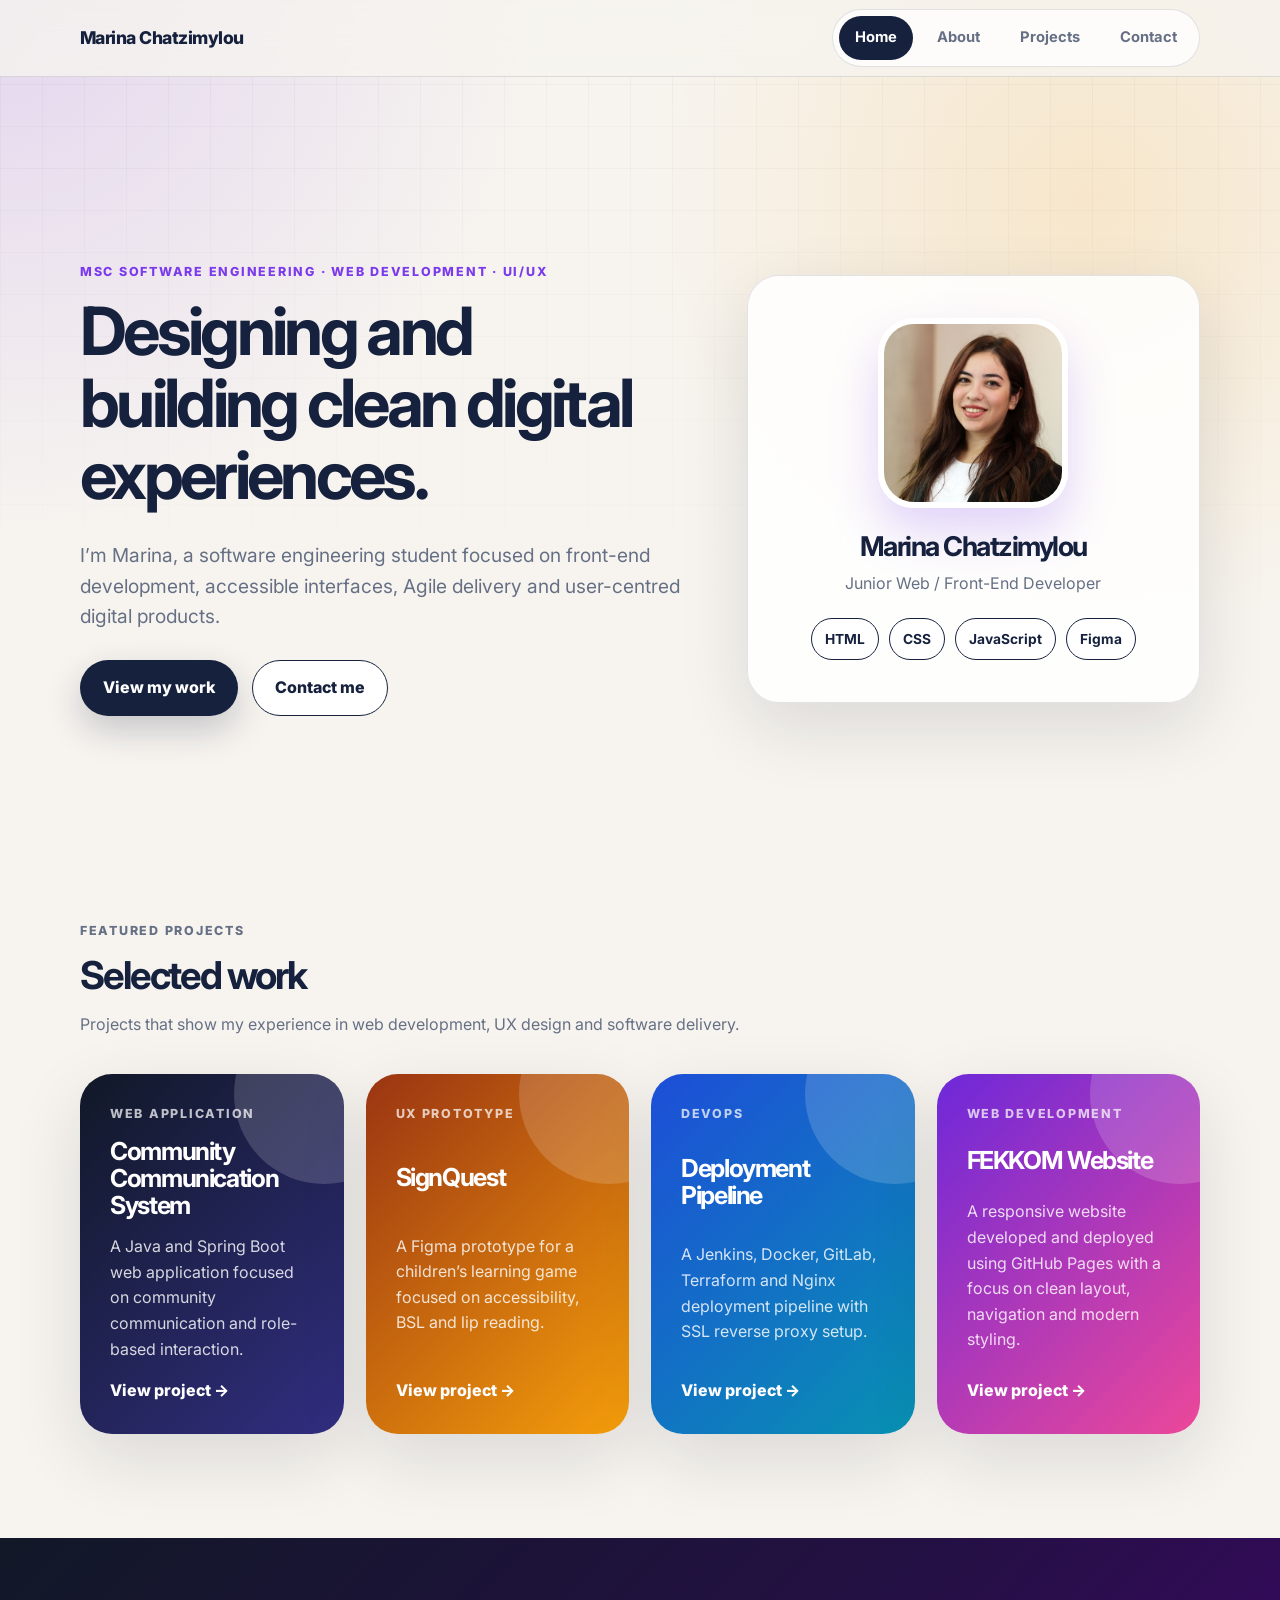
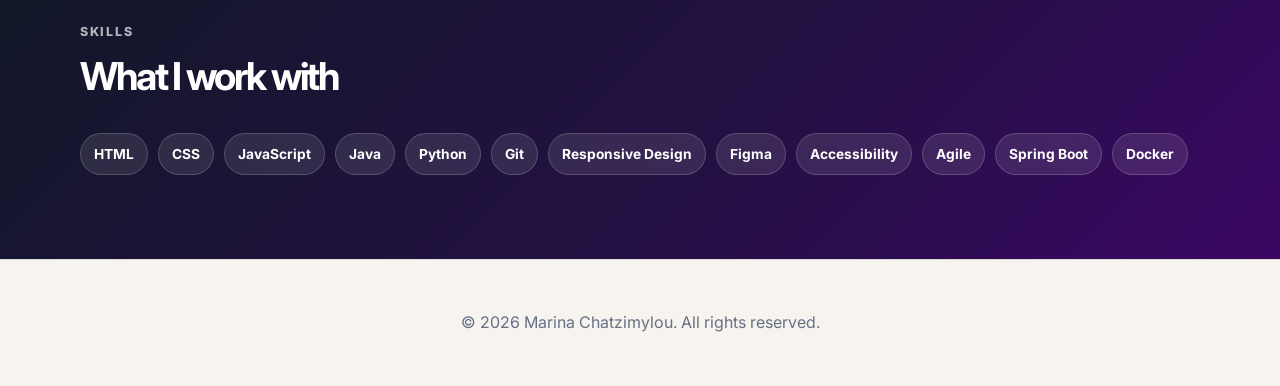
==== index.html @ 8d8dfbd3 "Initial Website Setup" ====
<!DOCTYPE html>
<html lang="en">
<head>
  <meta charset="UTF-8" />
  <meta name="viewport" content="width=device-width, initial-scale=1.0" />
  <meta name="description" content="Portfolio of Marina Chatzimylou, MSc Software Engineering student focused on web development, UI/UX and software delivery." />
  <title>Marina Chatzimylou | Portfolio</title>
  <link rel="preconnect" href="https://fonts.googleapis.com">
  <link rel="preconnect" href="https://fonts.gstatic.com" crossorigin>
  <link href="https://fonts.googleapis.com/css2?family=Inter:wght@400;500;600;700;800&display=swap" rel="stylesheet">
  <link rel="stylesheet" href="style.css" />
</head>
<body>
<header class="site-header">
  <nav class="navbar">
    <a href="index.html" class="logo" aria-label="Marina Chatzimylou home">Marina Chatzimylou</a>
    <button class="menu-toggle" aria-label="Open navigation" aria-expanded="false">☰</button>
    <ul class="nav-links">
      <li><a href="index.html">Home</a></li>
      <li><a href="about.html">About</a></li>
      <li><a href="projects.html">Projects</a></li>
      <li><a href="contact.html">Contact</a></li>
    </ul>
  </nav>
</header>

<main>
  <section class="hero section-wrap">
    <div class="hero-content reveal">
      <p class="eyebrow">MSc Software Engineering · Web Development · UI/UX</p>
      <h1>Designing and building clean digital experiences.</h1>
      <p class="hero-text">
        I’m Marina, a software engineering student focused on front-end development, accessible interfaces, Agile delivery and user-centred digital products.
      </p>
      <div class="hero-actions">
        <a class="btn primary" href="projects.html">View my work</a>
        <a class="btn secondary" href="contact.html">Contact me</a>
      </div>
    </div>

    <aside class="profile-card reveal">
      <img src="images/Me.JPG" alt="Professional profile picture" class="profile-photo">
      <h2>Marina Chatzimylou</h2>
      <p>Junior Web / Front-End Developer</p>
      <div class="profile-tags">
        <span>HTML</span><span>CSS</span><span>JavaScript</span><span>Figma</span>
      </div>
    </aside>
  </section>

  <section class="section section-wrap">
    <div class="section-heading reveal">
      <p class="eyebrow">Featured Projects</p>
      <h2>Selected work</h2>
      <p>Projects that show my experience in web development, UX design and software delivery.</p>
    </div>

    <div class="featured-grid">
      <article class="featured-card dark-card reveal">
        <p class="project-type">Web Application</p>
        <h3>Community Communication System</h3>
        <p>A Java and Spring Boot web application focused on community communication and role-based interaction.</p>
        <a href="projects.html#project-one">View project →</a>
      </article>
      <article class="featured-card warm-card reveal">
        <p class="project-type">UX Prototype</p>
        <h3>SignQuest</h3>
        <p>A Figma prototype for a children’s learning game focused on accessibility, BSL and lip reading.</p>
        <a href="projects.html#project-three">View project →</a>
      </article>
      <article class="featured-card blue-card reveal">
        <p class="project-type">DevOps</p>
        <h3>Deployment Pipeline</h3>
        <p>A Jenkins, Docker, GitLab, Terraform and Nginx deployment pipeline with SSL reverse proxy setup.</p>
        <a href="projects.html#project-two">View project →</a>
      </article>
      <article class="featured-card purple-card reveal">
        <p class="project-type">Web Development</p>
        <h3>FEKKOM Website</h3>
        <p>A responsive website developed and deployed using GitHub Pages with a focus on clean layout, navigation and modern styling.</p>
        <a href="projects.html#project-four">View project →</a>
      </article>
    </div>
  </section>

  <section class="skills-band">
    <div class="section-wrap">
      <div class="section-heading light-text reveal">
        <p class="eyebrow">Skills</p>
        <h2>What I work with</h2>
      </div>
      <div class="skills-list reveal">
        <span>HTML</span><span>CSS</span><span>JavaScript</span><span>Java</span><span>Python</span><span>Git</span><span>Responsive Design</span><span>Figma</span><span>Accessibility</span><span>Agile</span><span>Spring Boot</span><span>Docker</span>
      </div>
    </div>
  </section>
</main>

<footer>
  <p>© 2026 Marina Chatzimylou. All rights reserved.</p>
</footer>
<script src="script.js"></script>
</body>
</html>
---- style.css ----
:root {
  --bg: #f7f4ef;
  --surface: #ffffff;
  --ink: #16213e;
  --muted: #667085;
  --line: rgba(22, 33, 62, 0.12);
  --primary: #7c3aed;
  --primary-dark: #5b21b6;
  --accent: #f59e0b;
  --navy: #111827;
  --blue: #2563eb;
  --shadow: 0 24px 70px rgba(17, 24, 39, 0.12);
  --radius-lg: 32px;
  --radius-md: 22px;
  --max: 1120px;
}

* { box-sizing: border-box; }

html { scroll-behavior: smooth; }

body {
  margin: 0;
  font-family: "Inter", system-ui, -apple-system, BlinkMacSystemFont, "Segoe UI", sans-serif;
  color: var(--ink);
  background:
    radial-gradient(circle at top left, rgba(124, 58, 237, 0.16), transparent 34rem),
    radial-gradient(circle at 85% 10%, rgba(245, 158, 11, 0.16), transparent 28rem),
    var(--bg);
  line-height: 1.6;
}

body::before {
  content: "";
  position: fixed;
  inset: 0;
  pointer-events: none;
  background-image: linear-gradient(rgba(22,33,62,.035) 1px, transparent 1px), linear-gradient(90deg, rgba(22,33,62,.035) 1px, transparent 1px);
  background-size: 42px 42px;
  mask-image: linear-gradient(to bottom, black, transparent 70%);
}

a { color: inherit; text-decoration: none; }

.site-header {
  position: sticky;
  top: 0;
  z-index: 10;
  backdrop-filter: blur(18px);
  background: rgba(247, 244, 239, 0.78);
  border-bottom: 1px solid var(--line);
}

.navbar {
  width: min(var(--max), calc(100% - 40px));
  margin: 0 auto;
  min-height: 76px;
  display: flex;
  align-items: center;
  justify-content: space-between;
}

.logo {
  font-weight: 800;
  font-size: 1.1rem;
  letter-spacing: -0.03em;
}

.logo span {
  margin-left: 8px;
  padding: 6px 9px;
  border-radius: 999px;
  color: #fff;
  background: linear-gradient(135deg, var(--primary), var(--accent));
  font-size: .74rem;
}

.nav-links {
  display: flex;
  gap: 8px;
  list-style: none;
  padding: 6px;
  margin: 0;
  background: rgba(255, 255, 255, 0.72);
  border: 1px solid var(--line);
  border-radius: 999px;
}

.nav-links a {
  display: inline-flex;
  padding: 10px 16px;
  border-radius: 999px;
  color: var(--muted);
  font-weight: 700;
  font-size: .92rem;
}

.nav-links a:hover,
.nav-links a.active {
  background: var(--ink);
  color: #fff;
}

.menu-toggle { display: none; }

.section-wrap {
  width: min(var(--max), calc(100% - 40px));
  margin: 0 auto;
}

.hero {
  min-height: calc(100vh - 76px);
  display: grid;
  grid-template-columns: 1.15fr .85fr;
  align-items: center;
  gap: 54px;
  padding: 20px 0;
}

.eyebrow,
.project-type {
  color: var(--primary);
  text-transform: uppercase;
  letter-spacing: .14em;
  font-size: .78rem;
  font-weight: 800;
  margin: 0 0 14px;
}

h1, h2, h3 { line-height: 1.08; margin: 0; letter-spacing: -0.055em; }

.hero h1,
.inner-hero h1,
.contact-intro h1 {
  font-size: clamp(2.35rem, 5.2vw, 4.25rem);
  max-width: 860px;
}

.inner-hero h1 {
  font-size: clamp(2.2rem, 4.4vw, 3.75rem);
  max-width: 820px;
}

.hero-text,
.section-heading p,
.contact-intro p,
.about-main p,
.project-content p,
.timeline-card p,
.contact-box p,
.contact-box li {
  color: var(--muted);
}

.hero-text { font-size: 1.2rem; max-width: 650px; margin: 28px 0; }

.hero-actions { display: flex; gap: 14px; flex-wrap: wrap; }

.btn {
  display: inline-flex;
  align-items: center;
  justify-content: center;
  padding: 14px 22px;
  border-radius: 999px;
  font-weight: 800;
  border: 1px solid transparent;
  transition: transform .2s ease, box-shadow .2s ease;
}

.btn:hover { transform: translateY(-3px); }
.btn.primary { background: var(--ink); color: #fff; box-shadow: 0 14px 35px rgba(22,33,62,.22); }
.btn.secondary { background: #fff; color: var(--ink); border-color: var(--ink); }

.profile-card,
.about-main,
.about-sidebar,
.timeline-card,
.project-content,
.contact-box{
  background: rgba(255,255,255,.86);
  border: 1px solid var(--line);
  box-shadow: var(--shadow);
  border-radius: var(--radius-lg);
}

.profile-card {
  padding: 42px;
  text-align: center;
  transform: rotate(1.5deg);
}

.profile-photo {
  width: 190px;
  height: 190px;
  object-fit: cover;
  border-radius: 36px;
  margin: 0 auto 24px;
  display: block;
  box-shadow: 0 24px 48px rgba(124, 58, 237, 0.22);
  border: 6px solid rgba(255, 255, 255, 0.9);
}

.profile-card h2 { font-size: 1.7rem; }
.profile-card p { color: var(--muted); margin: 10px 0 22px; }
.profile-tags, .skills-list, .tag-row { display: flex; gap: 10px; flex-wrap: wrap; }
.profile-tags { justify-content: center; }
.profile-tags span, .skills-list span, .tag-row span {
  border: 1px solid var(--ink);
  border-radius: 999px;
  padding: 9px 13px;
  font-size: .86rem;
  font-weight: 700;
  background: rgba(255,255,255,.68);
}

.section { padding: 20px 0 104px; }
.section-heading { max-width: 720px; margin-bottom: 36px; }
.section-heading h2, .timeline-section h2, .about-main h2 { font-size: clamp(1.8rem, 3vw, 2.8rem); }

.featured-grid { display: grid; grid-template-columns: repeat(4, 1fr); gap: 22px; }
.featured-card {
  min-height: 210px;
  padding: 30px;
  border-radius: var(--radius-lg);
  color: #fff;
  display: flex;
  flex-direction: column;
  justify-content: space-between;
  box-shadow: var(--shadow);
  overflow: hidden;
  position: relative;
}
.featured-card::after { content: ""; position: absolute; width: 180px; height: 180px; border-radius: 50%; right: -70px; top: -70px; background: rgba(255,255,255,.16); }
.featured-card h3 { font-size: 1.55rem; }
.featured-card p { color: rgba(255,255,255,.82); }
.featured-card a { font-weight: 800; }
.dark-card { background: linear-gradient(135deg, #111827, #312e81); }
.warm-card { background: linear-gradient(135deg, #9a3412, #f59e0b); }
.blue-card { background: linear-gradient(135deg, #1d4ed8, #0891b2); }
.purple-card { background: linear-gradient(135deg, #6d28d9, #ec4899); }
.featured-card .project-type { color: rgba(255,255,255,.72); }

.skills-band {
  padding: 84px 0;
  color: #fff;
  background: linear-gradient(135deg, #111827, #241044 60%, #3b0764);
}
.light-text p, .light-text .eyebrow { color: rgba(255,255,255,.68); }
.skills-list span { background: rgba(255,255,255,.1); border-color: rgba(255,255,255,.18); }

.inner-hero { padding: 76px 0 36px; }
.about-section, .contact-panel { display: grid; grid-template-columns: 1.45fr .75fr; gap: 24px; padding: 26px 0 60px; }
.about-main, .about-sidebar, .timeline-card, .project-content, .contact-box { padding: 34px; }
.about-main p { font-size: 1.05rem; }
.about-sidebar p { border-bottom: 1px solid var(--line); padding-bottom: 14px; }
.about-sidebar p:last-child { border-bottom: 0; }

.timeline-section { padding: 30px 0 100px; }
.timeline-section h2 { margin-bottom: 24px; }
.timeline-card { display: grid; grid-template-columns: 180px 1fr; gap: 24px; margin-bottom: 16px; box-shadow: none; }
.timeline-card > span { color: var(--primary); font-weight: 900; }
.timeline-card h3 { font-size: 1.25rem; }
.timeline-card p { margin: 8px 0 0; }

.project-list { display: grid; gap: 28px; padding: 28px 0 100px; }
.project-detail-card { height:400px; display: grid; grid-template-columns: .9fr 1.1fr; gap: 0; overflow: hidden; transition: transform .25s ease, box-shadow .25s ease; }
.project-detail-card:hover { transform: translateY(-6px); box-shadow: 0 30px 80px rgba(17,24,39,.14); }
.project-detail-card.reverse { grid-template-columns: 1.1fr .9fr; }
.project-detail-card.reverse .project-image { order: 2; }
.project-image { overflow: hidden; }
.project-image img { width: 100%; height: 100%; min-width: 100%; min-height: 100%; object-fit: cover; object-position: left center; display: block; }
.project-content { border-radius: 0; box-shadow: none; }
.project-content h2 { font-size: 2rem; }
.tag-row { margin-top: 24px; }
.project-actions { display: flex; gap: 12px; flex-wrap: wrap; margin-top: 26px; }
.link-button { border: 0; cursor: pointer; font-family: inherit; }
.btn.small { padding: 11px 17px; font-size: .9rem; }
.btn.text { background: transparent; color: var(--primary-dark); border-color: var(--line); }

.project-modal { position: fixed; inset: 0; z-index: 50; display: none; align-items: center; justify-content: center; padding: 22px; }
.project-modal.open { display: flex; }
.modal-backdrop { position: absolute; inset: 0; background: rgba(17,24,39,.62); backdrop-filter: blur(7px); }
.modal-card { position: relative; width: min(920px, 100%); max-height: 88vh; overflow: auto; background: #fff; border-radius: 30px; box-shadow: 0 32px 90px rgba(0,0,0,.28); padding: 34px; }
.modal-close { position: absolute; top: 18px; right: 18px; width: 42px; height: 42px; border-radius: 999px; border: 1px solid var(--line); background: #fff; font-size: 1.4rem; cursor: pointer; color: var(--ink); }
.modal-meta { color: var(--primary); text-transform: uppercase; letter-spacing: .14em; font-size: .76rem; font-weight: 900; margin: 0 0 10px; }
.modal-card h2 { font-size: clamp(1.9rem, 4vw, 3rem); max-width: 760px; }
.modal-card p { color: var(--muted); }
.modal-grid { display: grid; grid-template-columns: 1fr 1fr; gap: 18px; margin-top: 24px; }
.modal-section { border: 1px solid var(--line); border-radius: 22px; padding: 20px; background: rgba(247,244,239,.58); }
.modal-section h3 { font-size: 1.05rem; margin-bottom: 10px; }
.modal-section ul { margin: 0; padding-left: 19px; color: var(--muted); }
.image-placeholders { display: grid; grid-template-columns: repeat(3, 1fr); gap: 12px; margin-top: 20px; }
.image-placeholder { height: 180px; border-radius: 18px; overflow: hidden; border: 1px solid rgba(22,33,62,.12); background: rgba(247,244,239,.7); display: flex; align-items: center; justify-content: center; }
.image-placeholder img { width: 100%; height: 100%; object-fit: cover; cursor: pointer; transition: 0.3s ease; }
.image-placeholder img:hover { transform: scale(1.03); }
.lightbox { position: fixed; inset: 0; background: rgba(0,0,0,0.82); display: flex; align-items: center; justify-content: center; z-index: 9999; opacity: 0; pointer-events: none; transition: 0.3s ease; }
.lightbox.active { opacity: 1; pointer-events: auto; }
.lightbox img { max-width: 85%; max-height: 85%; border-radius: 20px; box-shadow: 0 30px 80px rgba(0,0,0,0.45); }
body.modal-open { overflow: hidden; }


.contact-page { padding: 92px 0 110px; }
.contact-intro { max-width: 760px; margin-bottom: 30px; }
.contact-box a { color: var(--primary-dark); font-weight: 800; }
.highlight-box { background: linear-gradient(135deg, var(--ink), #312e81); color: #fff; }
.highlight-box li { color: rgba(255,255,255,.78); margin-bottom: 10px; }

footer { text-align: center; padding: 34px 20px; color: var(--muted); border-top: 1px solid var(--line); }

.reveal { opacity: 0; transform: translateY(18px); transition: opacity .55s ease, transform .55s ease; }
.reveal.visible { opacity: 1; transform: translateY(0); }

@media (max-width: 860px) {
  .menu-toggle { display: inline-flex; border: 0; background: var(--ink); color: #fff; border-radius: 14px; padding: 10px 13px; font-size: 1.1rem; }
  .nav-links { position: absolute; top: 76px; right: 20px; left: 20px; display: none; flex-direction: column; border-radius: 24px; padding: 14px; box-shadow: var(--shadow); }
  .nav-links.open { display: flex; }
  .nav-links a { width: 100%; }
  .hero, .about-section, .project-detail-card, .project-detail-card.reverse, .contact-panel, .modal-grid { grid-template-columns: 1fr; }
  .project-detail-card.reverse .project-image { order: 0; }
  .hero { min-height: auto; padding: 70px 0; text-align: center; }
  .hero-actions, .profile-tags { justify-content: center; }
  .profile-card { transform: none; }
  .featured-grid { grid-template-columns: 1fr; margin-top: 0; }
  .timeline-card { grid-template-columns: 1fr; }
}

@media (max-width: 540px) {
  .navbar, .section-wrap { width: min(100% - 28px, var(--max)); }
  .hero h1, .inner-hero h1, .contact-intro h1 { font-size: 2.35rem; }
  .profile-card, .about-main, .about-sidebar, .timeline-card, .project-content, .contact-box{ padding: 24px; }
  .project-image { min-height: 220px; }
  .modal-card { padding: 26px 20px; border-radius: 24px; }
  .modal-grid, .image-placeholders { grid-template-columns: 1fr; }
}
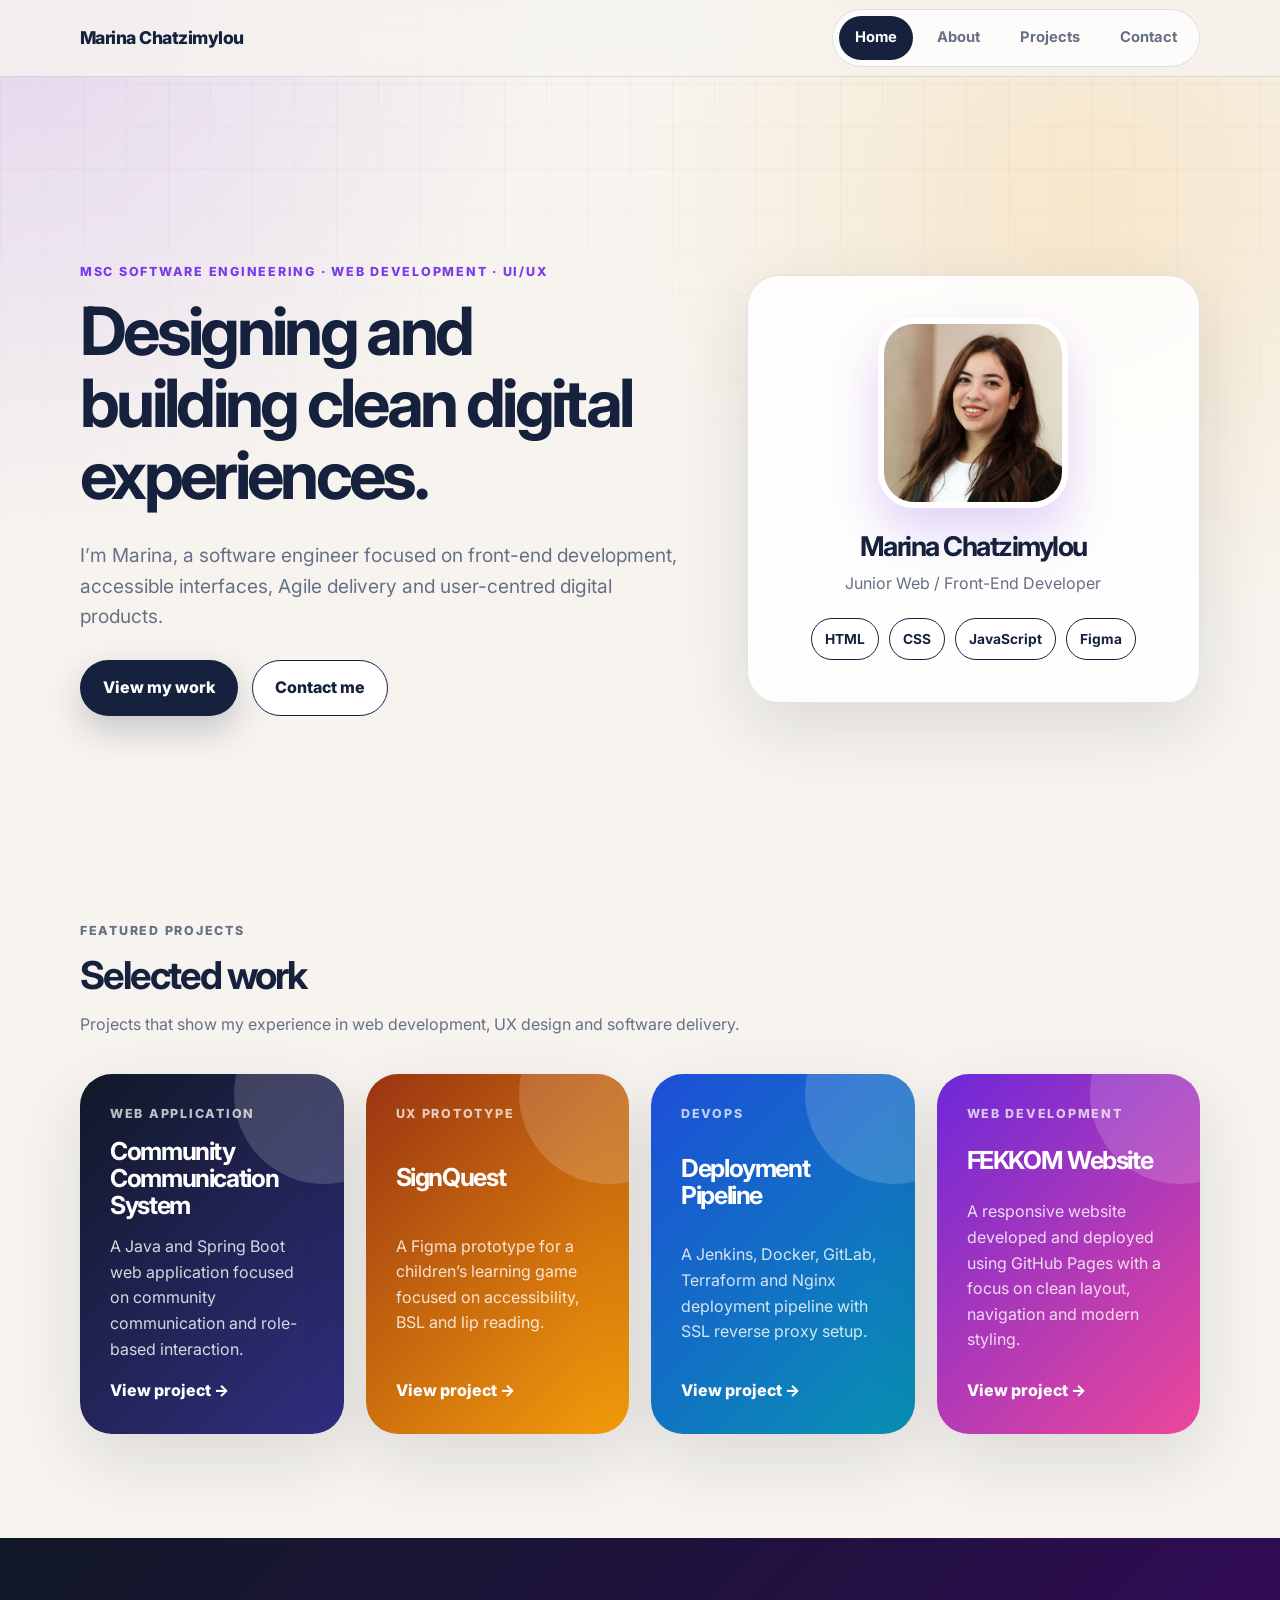
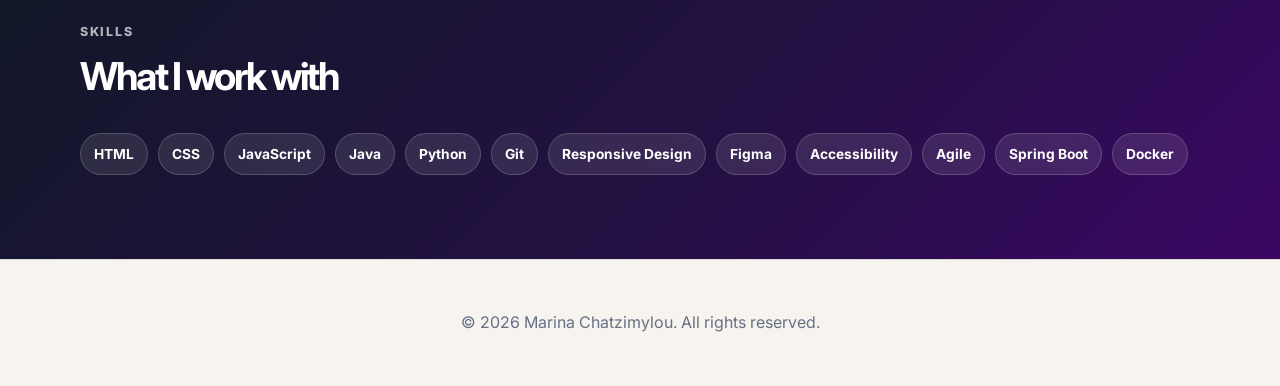
==== commit 6e5ec1f8: "Updating location and status" ====
--- a/index.html
+++ b/index.html
@@ -30,7 +30,7 @@
       <p class="eyebrow">MSc Software Engineering · Web Development · UI/UX</p>
       <h1>Designing and building clean digital experiences.</h1>
       <p class="hero-text">
-        I’m Marina, a software engineering student focused on front-end development, accessible interfaces, Agile delivery and user-centred digital products.
+        I’m Marina, a software engineer focused on front-end development, accessible interfaces, Agile delivery and user-centred digital products.
       </p>
       <div class="hero-actions">
         <a class="btn primary" href="projects.html">View my work</a>
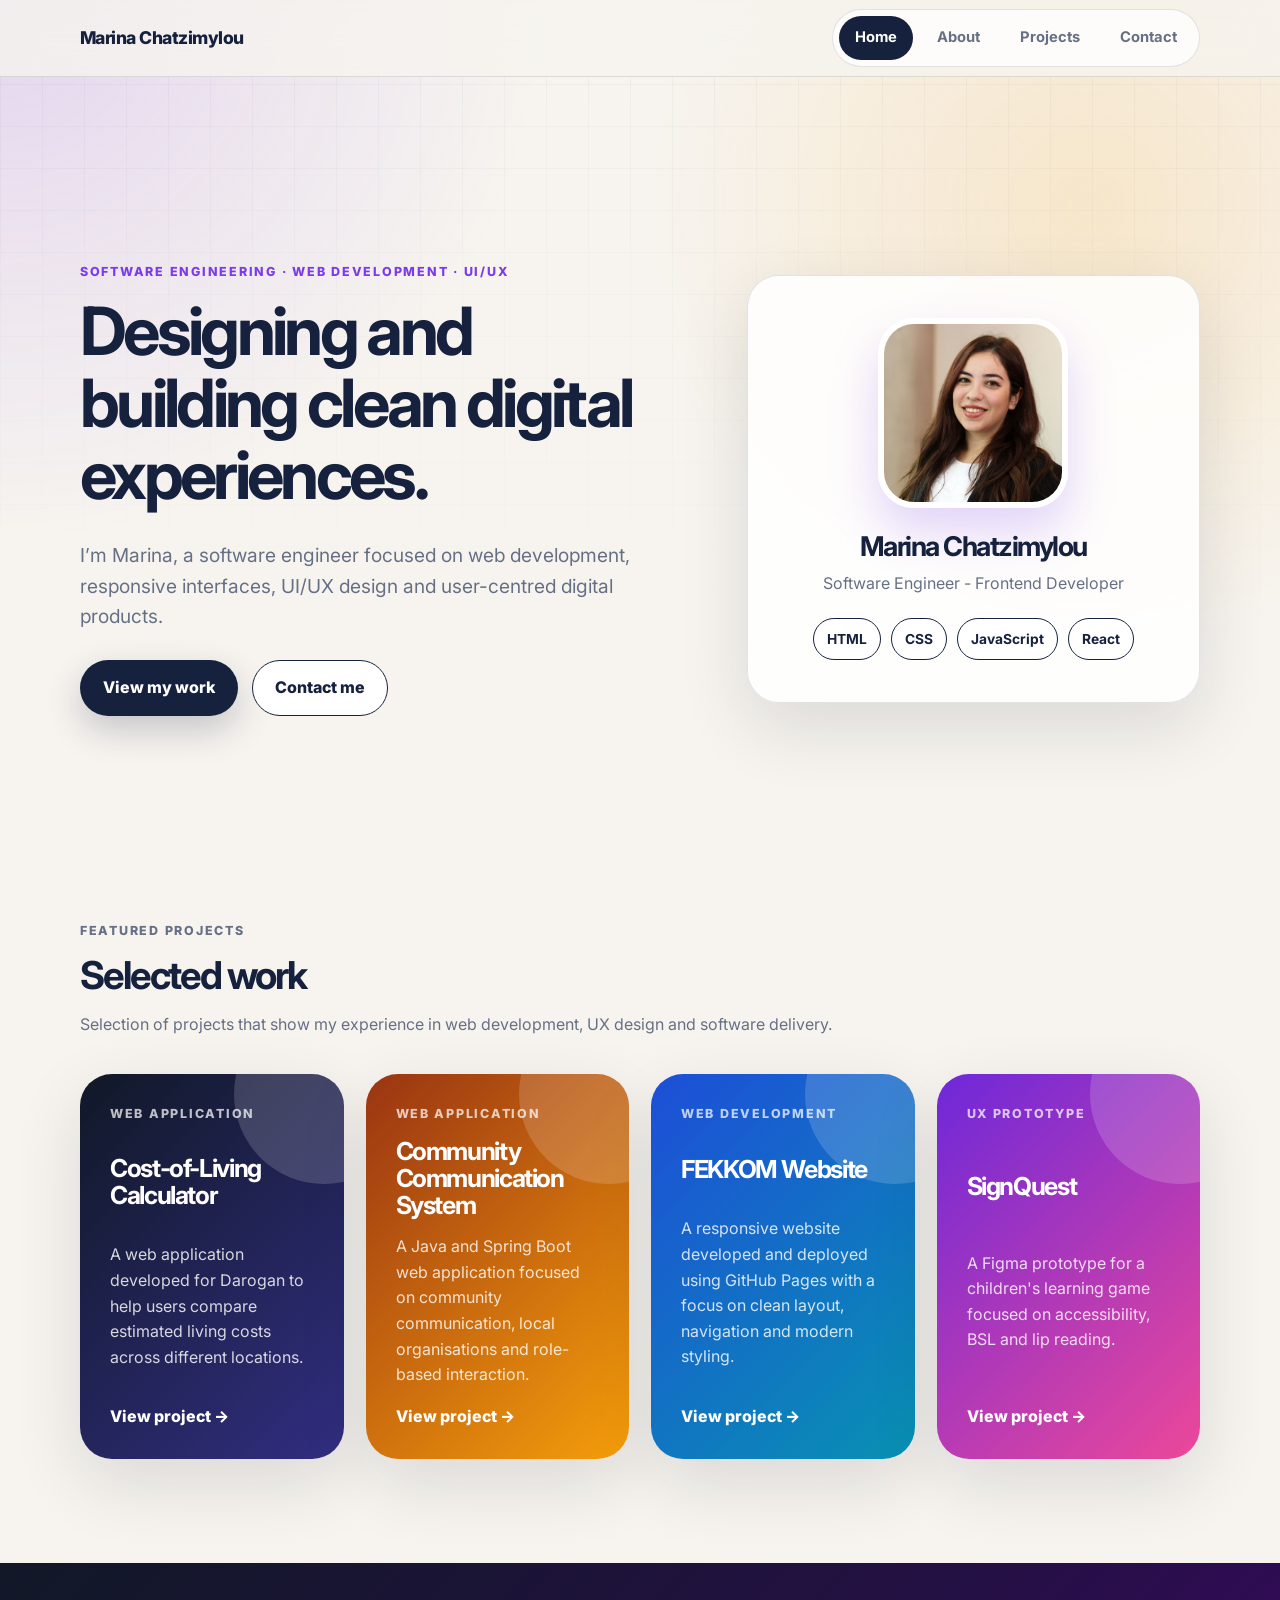
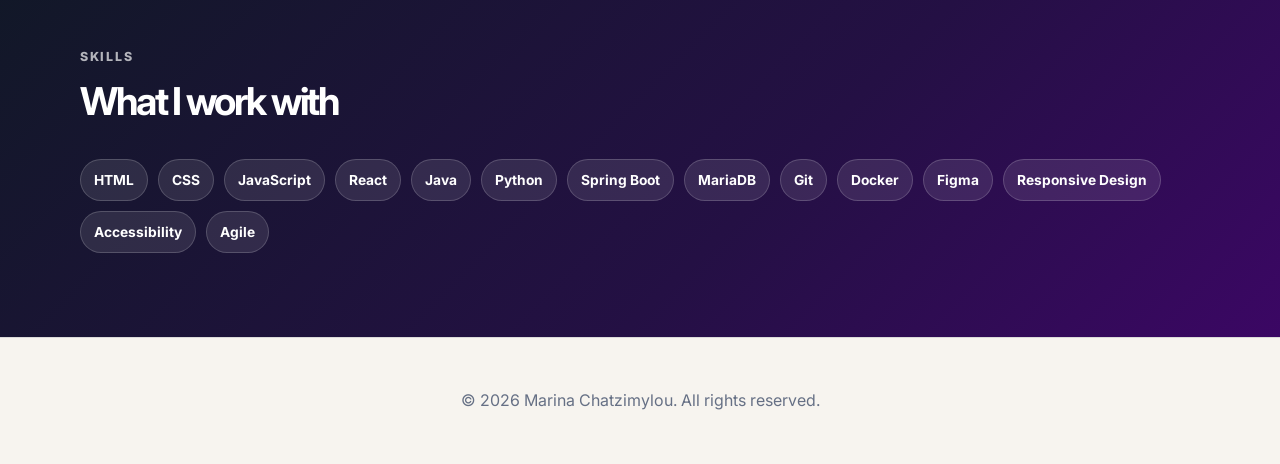
==== commit de1b17dd: "Updating Information" ====
--- a/index.html
+++ b/index.html
@@ -1,104 +1,125 @@
 <!DOCTYPE html>
 <html lang="en">
 <head>
-  <meta charset="UTF-8" />
-  <meta name="viewport" content="width=device-width, initial-scale=1.0" />
-  <meta name="description" content="Portfolio of Marina Chatzimylou, MSc Software Engineering student focused on web development, UI/UX and software delivery." />
-  <title>Marina Chatzimylou | Portfolio</title>
-  <link rel="preconnect" href="https://fonts.googleapis.com">
-  <link rel="preconnect" href="https://fonts.gstatic.com" crossorigin>
-  <link href="https://fonts.googleapis.com/css2?family=Inter:wght@400;500;600;700;800&display=swap" rel="stylesheet">
-  <link rel="stylesheet" href="style.css" />
+    <meta charset="UTF-8" />
+    <meta name="viewport" content="width=device-width, initial-scale=1.0" />
+    <meta name="description" content="Portfolio of Marina Chatzimylou, MSc Software Engineering graduate focused on web development, UI/UX and software delivery." />
+    <title>Marina Chatzimylou | Portfolio</title>
+    <link rel="preconnect" href="https://fonts.googleapis.com">
+    <link rel="preconnect" href="https://fonts.gstatic.com" crossorigin>
+    <link href="https://fonts.googleapis.com/css2?family=Inter:wght@400;500;600;700;800&display=swap" rel="stylesheet">
+    <link rel="stylesheet" href="style.css" />
 </head>
 <body>
+
 <header class="site-header">
-  <nav class="navbar">
-    <a href="index.html" class="logo" aria-label="Marina Chatzimylou home">Marina Chatzimylou</a>
-    <button class="menu-toggle" aria-label="Open navigation" aria-expanded="false">☰</button>
-    <ul class="nav-links">
-      <li><a href="index.html">Home</a></li>
-      <li><a href="about.html">About</a></li>
-      <li><a href="projects.html">Projects</a></li>
-      <li><a href="contact.html">Contact</a></li>
-    </ul>
-  </nav>
+    <nav class="navbar">
+        <a href="index.html" class="logo" aria-label="Marina Chatzimylou home">Marina Chatzimylou</a>
+        <button class="menu-toggle" aria-label="Open navigation" aria-expanded="false">☰</button>
+        <ul class="nav-links">
+            <li><a href="index.html">Home</a></li>
+            <li><a href="about.html">About</a></li>
+            <li><a href="projects.html">Projects</a></li>
+            <li><a href="contact.html">Contact</a></li>
+        </ul>
+    </nav>
 </header>
 
 <main>
-  <section class="hero section-wrap">
-    <div class="hero-content reveal">
-      <p class="eyebrow">MSc Software Engineering · Web Development · UI/UX</p>
-      <h1>Designing and building clean digital experiences.</h1>
-      <p class="hero-text">
-        I’m Marina, a software engineer focused on front-end development, accessible interfaces, Agile delivery and user-centred digital products.
-      </p>
-      <div class="hero-actions">
-        <a class="btn primary" href="projects.html">View my work</a>
-        <a class="btn secondary" href="contact.html">Contact me</a>
-      </div>
-    </div>
+    <section class="hero section-wrap">
+        <div class="hero-content reveal">
+            <p class="eyebrow">Software Engineering · Web Development · UI/UX</p>
+            <h1>Designing and building clean digital experiences.</h1>
+            <p class="hero-text">
+                I’m Marina, a software engineer focused on web development, responsive interfaces, UI/UX design and user-centred digital products.
+            </p>
+            <div class="hero-actions">
+                <a class="btn primary" href="projects.html">View my work</a>
+                <a class="btn secondary" href="contact.html">Contact me</a>
+            </div>
+        </div>
 
-    <aside class="profile-card reveal">
-      <img src="images/Me.JPG" alt="Professional profile picture" class="profile-photo">
-      <h2>Marina Chatzimylou</h2>
-      <p>Junior Web / Front-End Developer</p>
-      <div class="profile-tags">
-        <span>HTML</span><span>CSS</span><span>JavaScript</span><span>Figma</span>
-      </div>
-    </aside>
-  </section>
+        <aside class="profile-card reveal">
+            <img src="images/Me.JPG" alt="Professional profile picture" class="profile-photo">
+            <h2>Marina Chatzimylou</h2>
+            <p> Software Engineer - Frontend Developer</p>
+            <div class="profile-tags">
+                <span>HTML</span><span>CSS</span><span>JavaScript</span><span>React</span>
+            </div>
+        </aside>
+    </section>
 
-  <section class="section section-wrap">
-    <div class="section-heading reveal">
-      <p class="eyebrow">Featured Projects</p>
-      <h2>Selected work</h2>
-      <p>Projects that show my experience in web development, UX design and software delivery.</p>
-    </div>
+    <section class="section section-wrap">
+        <div class="section-heading reveal">
+            <p class="eyebrow">Featured Projects</p>
+            <h2>Selected work</h2>
+            <p>Selection of projects that show my experience in web development, UX design and software delivery.</p>
+        </div>
 
-    <div class="featured-grid">
-      <article class="featured-card dark-card reveal">
-        <p class="project-type">Web Application</p>
-        <h3>Community Communication System</h3>
-        <p>A Java and Spring Boot web application focused on community communication and role-based interaction.</p>
-        <a href="projects.html#project-one">View project →</a>
-      </article>
-      <article class="featured-card warm-card reveal">
-        <p class="project-type">UX Prototype</p>
-        <h3>SignQuest</h3>
-        <p>A Figma prototype for a children’s learning game focused on accessibility, BSL and lip reading.</p>
-        <a href="projects.html#project-three">View project →</a>
-      </article>
-      <article class="featured-card blue-card reveal">
-        <p class="project-type">DevOps</p>
-        <h3>Deployment Pipeline</h3>
-        <p>A Jenkins, Docker, GitLab, Terraform and Nginx deployment pipeline with SSL reverse proxy setup.</p>
-        <a href="projects.html#project-two">View project →</a>
-      </article>
-      <article class="featured-card purple-card reveal">
-        <p class="project-type">Web Development</p>
-        <h3>FEKKOM Website</h3>
-        <p>A responsive website developed and deployed using GitHub Pages with a focus on clean layout, navigation and modern styling.</p>
-        <a href="projects.html#project-four">View project →</a>
-      </article>
-    </div>
-  </section>
+        <div class="featured-grid">
 
-  <section class="skills-band">
-    <div class="section-wrap">
-      <div class="section-heading light-text reveal">
-        <p class="eyebrow">Skills</p>
-        <h2>What I work with</h2>
-      </div>
-      <div class="skills-list reveal">
-        <span>HTML</span><span>CSS</span><span>JavaScript</span><span>Java</span><span>Python</span><span>Git</span><span>Responsive Design</span><span>Figma</span><span>Accessibility</span><span>Agile</span><span>Spring Boot</span><span>Docker</span>
-      </div>
-    </div>
-  </section>
+            <article class="featured-card dark-card reveal">
+                <p class="project-type">Web Application</p>
+                <h3>Cost-of-Living Calculator</h3>
+                <p>A web application developed for Darogan to help users compare estimated living costs across different locations.</p>
+                <a href="projects.html#project-one">View project →</a>
+            </article>
+
+            <article class="featured-card warm-card reveal">
+                <p class="project-type">Web Application</p>
+                <h3>Community Communication System</h3>
+                <p>A Java and Spring Boot web application focused on community communication, local organisations and role-based interaction.</p>
+                <a href="projects.html#project-two">View project →</a>
+            </article>
+
+            <article class="featured-card blue-card reveal">
+                <p class="project-type">Web Development</p>
+                <h3>FEKKOM Website</h3>
+                <p>A responsive website developed and deployed using GitHub Pages with a focus on clean layout, navigation and modern styling.</p>
+                <a href="projects.html#project-five">View project →</a>
+            </article>
+
+            <article class="featured-card purple-card reveal">
+                <p class="project-type">UX Prototype</p>
+                <h3>SignQuest</h3>
+                <p>A Figma prototype for a children's learning game focused on accessibility, BSL and lip reading.</p>
+                <a href="projects.html#project-four">View project →</a>
+            </article>
+
+        </div>
+    </section>
+
+    <section class="skills-band">
+        <div class="section-wrap">
+            <div class="section-heading light-text reveal">
+                <p class="eyebrow">Skills</p>
+                <h2>What I work with</h2>
+            </div>
+
+            <div class="skills-list reveal">
+                <span>HTML</span>
+                <span>CSS</span>
+                <span>JavaScript</span>
+                <span>React</span>
+                <span>Java</span>
+                <span>Python</span>
+                <span>Spring Boot</span>
+                <span>MariaDB</span>
+                <span>Git</span>
+                <span>Docker</span>
+                <span>Figma</span>
+                <span>Responsive Design</span>
+                <span>Accessibility</span>
+                <span>Agile</span>
+            </div>
+        </div>
+    </section>
 </main>
 
 <footer>
-  <p>© 2026 Marina Chatzimylou. All rights reserved.</p>
+    <p>© 2026 Marina Chatzimylou. All rights reserved.</p>
 </footer>
+
 <script src="script.js"></script>
 </body>
 </html>
--- a/style.css
+++ b/style.css
@@ -130,15 +130,14 @@
 h1, h2, h3 { line-height: 1.08; margin: 0; letter-spacing: -0.055em; }
 
 .hero h1,
-.inner-hero h1,
 .contact-intro h1 {
   font-size: clamp(2.35rem, 5.2vw, 4.25rem);
   max-width: 860px;
 }
 
 .inner-hero h1 {
-  font-size: clamp(2.2rem, 4.4vw, 3.75rem);
-  max-width: 820px;
+    font-size: clamp(1.8rem, 3.5vw, 3rem);
+    max-width: 870px;
 }
 
 .hero-text,
@@ -150,6 +149,11 @@
 .contact-box p,
 .contact-box li {
   color: var(--muted);
+}
+
+.section-heading p {
+    width: 100vw;
+    max-width: none;
 }
 
 .hero-text { font-size: 1.2rem; max-width: 650px; margin: 28px 0; }
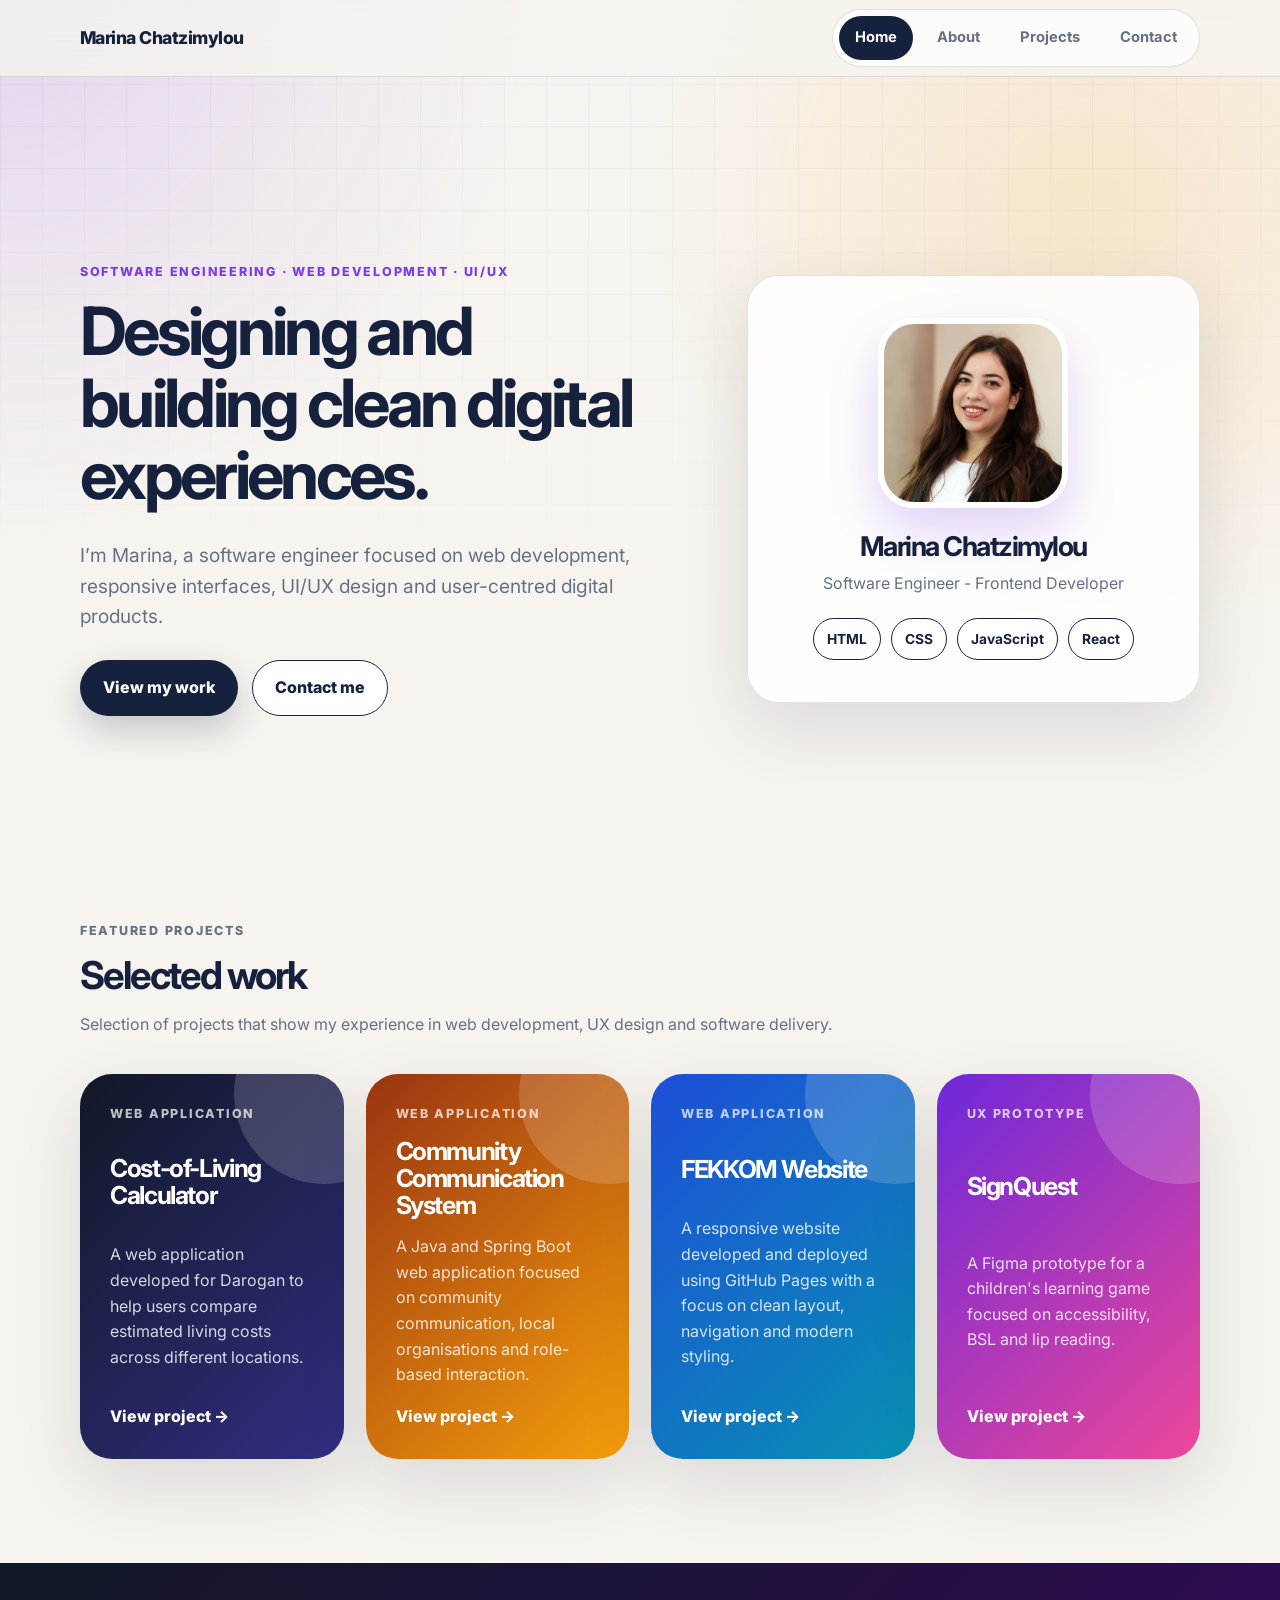
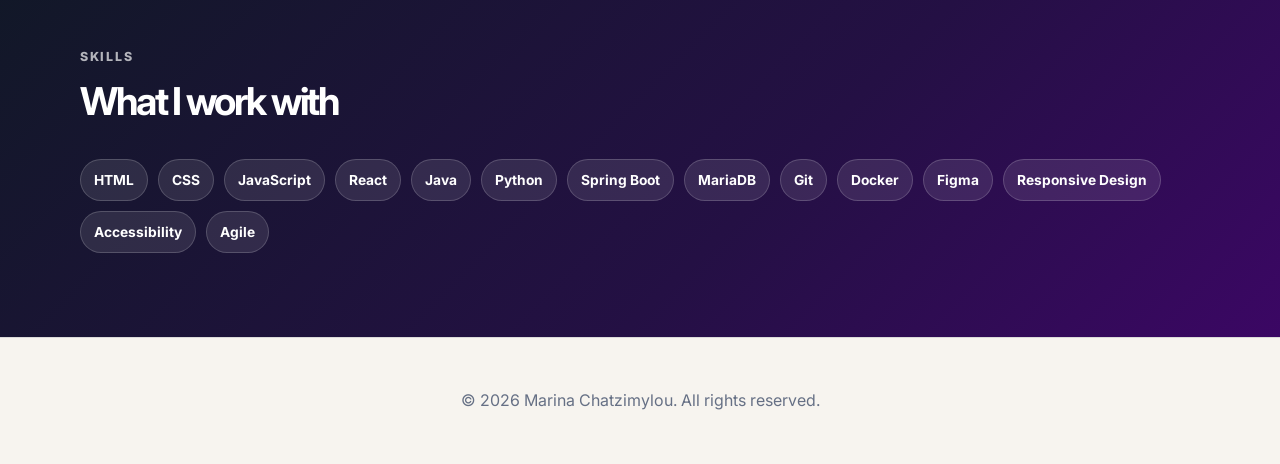
==== commit 027b304e: "Mismatch Fix" ====
--- a/index.html
+++ b/index.html
@@ -73,7 +73,7 @@
             </article>
 
             <article class="featured-card blue-card reveal">
-                <p class="project-type">Web Development</p>
+                <p class="project-type">Web Application</p>
                 <h3>FEKKOM Website</h3>
                 <p>A responsive website developed and deployed using GitHub Pages with a focus on clean layout, navigation and modern styling.</p>
                 <a href="projects.html#project-five">View project →</a>
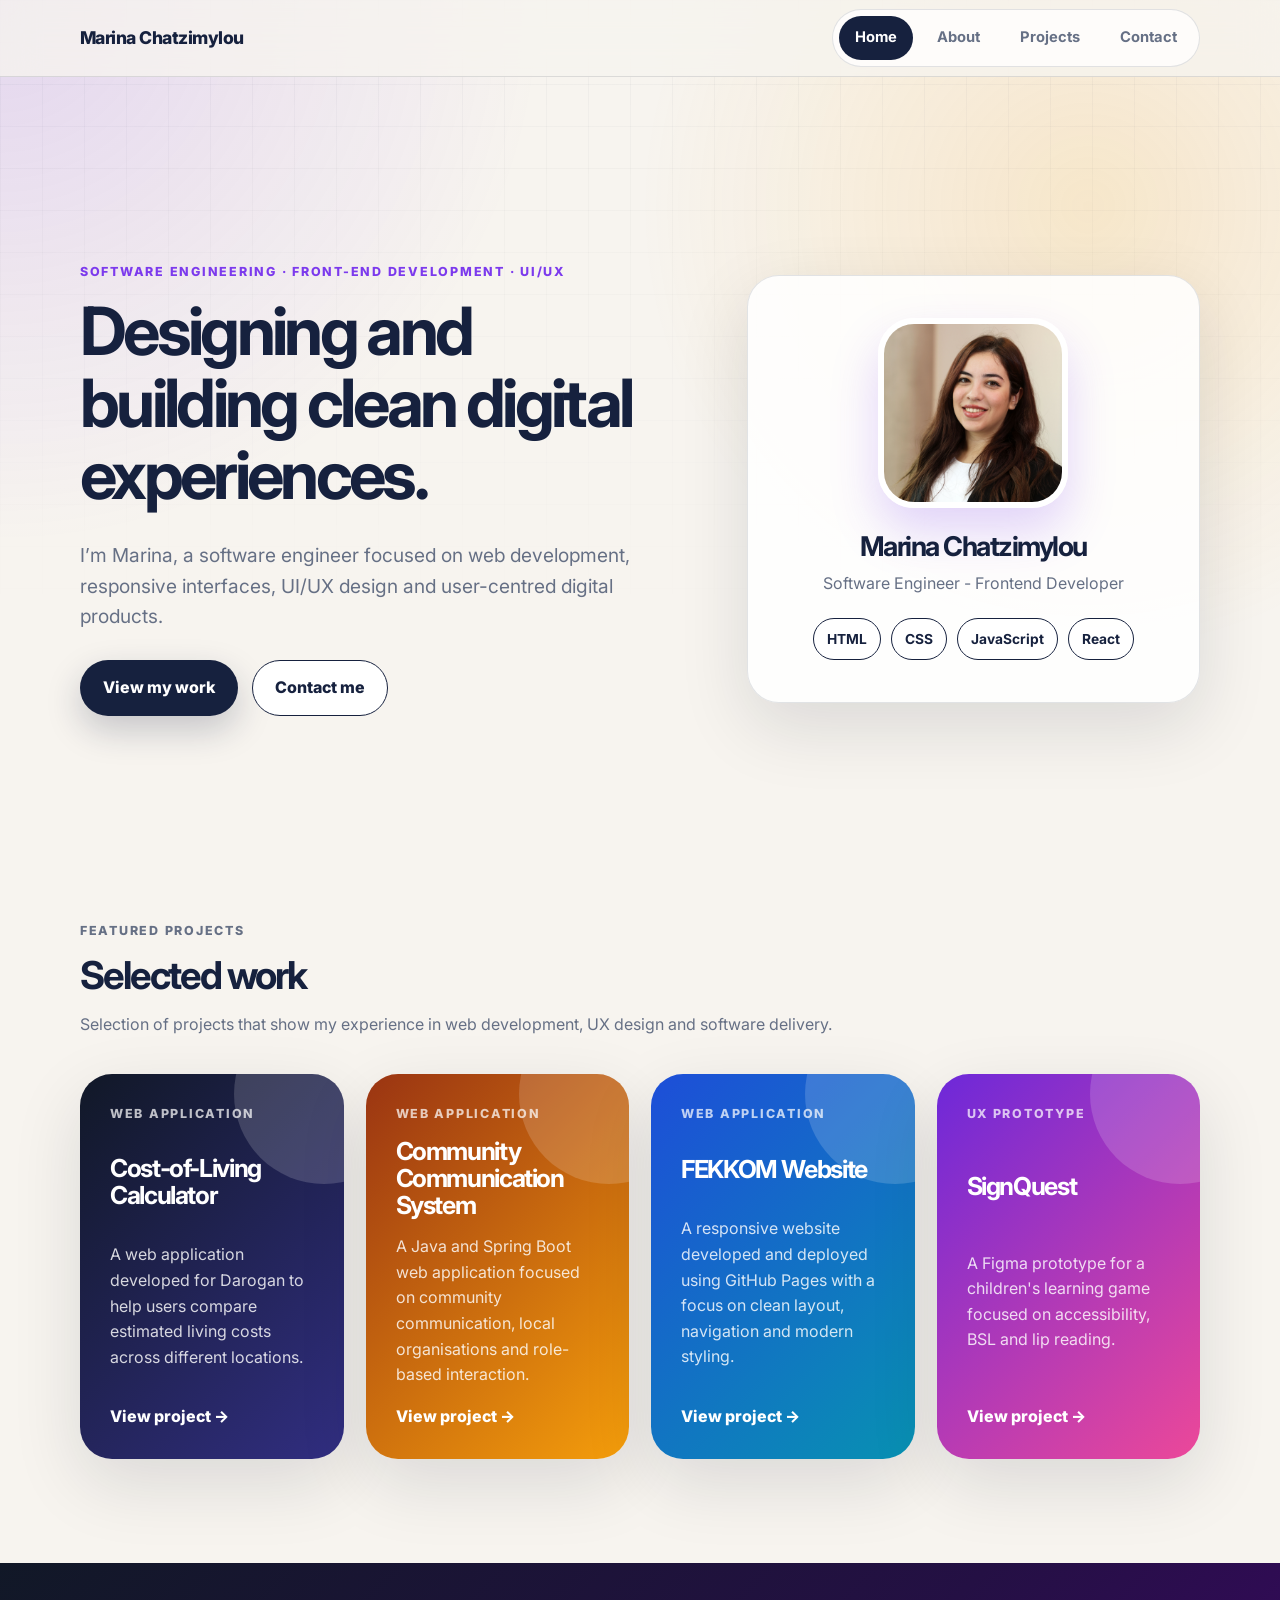
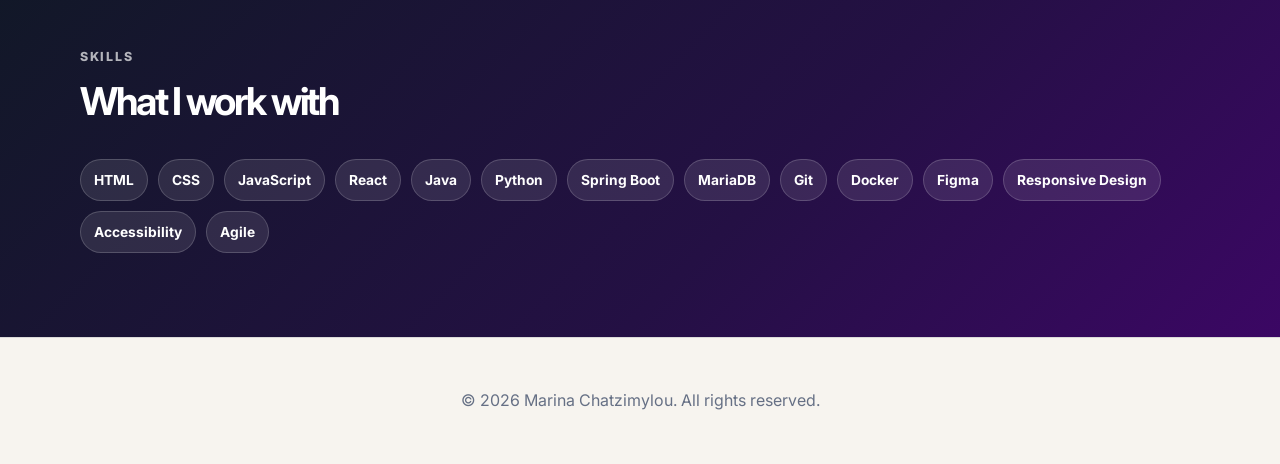
==== commit 19aa492c: "Updating Index" ====
--- a/index.html
+++ b/index.html
@@ -28,7 +28,7 @@
 <main>
     <section class="hero section-wrap">
         <div class="hero-content reveal">
-            <p class="eyebrow">Software Engineering · Web Development · UI/UX</p>
+            <p class="eyebrow">Software Engineering · Front-end Development · UI/UX</p>
             <h1>Designing and building clean digital experiences.</h1>
             <p class="hero-text">
                 I’m Marina, a software engineer focused on web development, responsive interfaces, UI/UX design and user-centred digital products.
